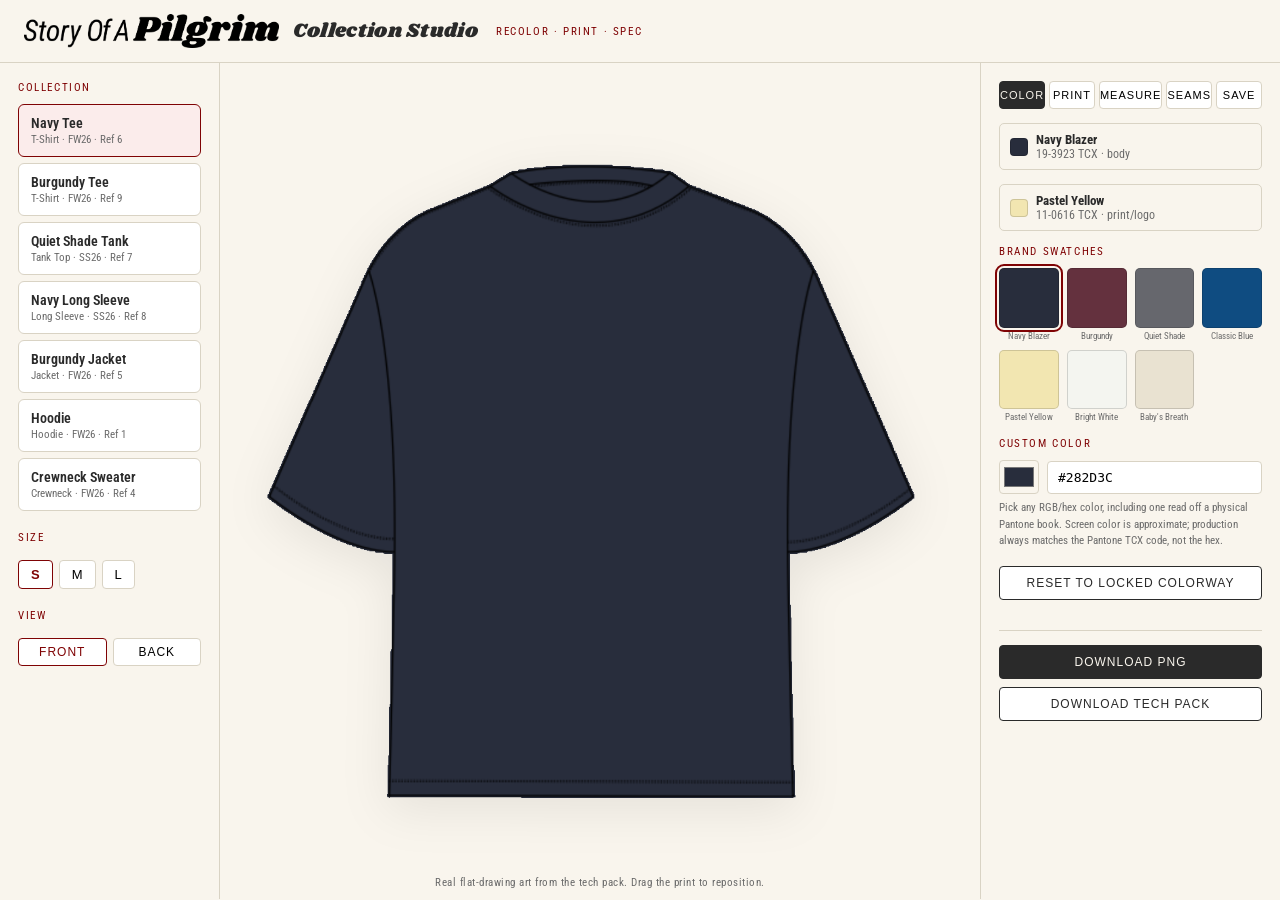
==== index.html @ abe7fb4a "Initial commit: Collection Studio Co-Authored-By: Claude Opus 4.8 <noreply@anthropic.com>" ====
<!DOCTYPE html>
<html lang="en">
<head>
<meta charset="UTF-8">
<meta name="viewport" content="width=device-width, initial-scale=1.0">
<title>SOAP Collection Studio</title>
<link rel="preconnect" href="https://fonts.googleapis.com">
<link href="https://fonts.googleapis.com/css2?family=Roboto+Condensed:ital,wght@0,400;0,600;0,700;1,400&family=Shrikhand&display=swap" rel="stylesheet">
<link rel="stylesheet" href="style.css">
</head>
<body>

<header class="topbar">
  <img src="assets/logo.png" alt="Story Of A Pilgrim">
  <h1>Collection Studio</h1>
  <span class="tag">Recolor &middot; Print &middot; Spec</span>
</header>

<div class="layout">

  <div class="panel left">
    <div class="section-title">Collection</div>
    <ul class="garment-list" id="garmentList"></ul>

    <div class="section-title" style="margin-top:20px;">Size</div>
    <div class="size-row" id="sizeRow"></div>

    <div class="section-title" style="margin-top:20px;">View</div>
    <div class="view-toggle" id="viewToggle"></div>
  </div>

  <div class="stage-wrap">
    <canvas id="stageCanvas"></canvas>
    <div class="stage-caption">Real flat-drawing art from the tech pack. Drag the print to reposition.</div>
  </div>

  <div class="panel right">
    <div class="tabs">
      <button class="tab-btn active" data-tab="color">Color</button>
      <button class="tab-btn" data-tab="print">Print</button>
      <button class="tab-btn" data-tab="measure">Measure</button>
      <button class="tab-btn" data-tab="seams">Seams</button>
      <button class="tab-btn" data-tab="save">Save</button>
    </div>

    <div class="tab-panel active" id="tab-color">
      <div class="colorway-chip" id="colorwayChip"></div>
      <div id="printColorwayChips"></div>
      <div class="section-title">Brand swatches</div>
      <div class="swatch-grid" id="swatchGrid"></div>
      <div class="section-title">Custom color</div>
      <div class="color-input-row">
        <input type="color" id="colorPicker">
        <input type="text" id="colorHex" maxlength="7" spellcheck="false">
      </div>
      <p class="hint">Pick any RGB/hex color, including one read off a physical Pantone book. Screen color is approximate; production always matches the Pantone TCX code, not the hex.</p>
      <button class="btn secondary" id="resetColorBtn">Reset to locked colorway</button>
    </div>

    <div class="tab-panel" id="tab-print">
      <p class="hint">Upload artwork or add the SOAP wordmark. Works independently on front and back: use the View toggle on the left to switch sides, artwork you add stays on whichever side was active. Click a layer to select it, drag on the garment to reposition.</p>
      <label class="btn" for="printUpload">Add artwork</label>
      <input type="file" id="printUpload" accept="image/*" multiple>
      <button class="btn secondary" id="useLogoBtn">Add SOAP logo</button>

      <div class="section-title" id="layersHeading" style="margin-top:18px;">Layers</div>
      <p class="hint" id="layerEmpty">No artwork added yet.</p>
      <ul class="layer-list" id="layerList"></ul>

      <div id="printControls" style="display:none;">
        <div class="section-title">Print method</div>
        <div class="method-toggle" id="methodToggle">
          <button type="button" data-method="embroidery">Embroidery</button>
          <button type="button" data-method="screen">Screen Printing</button>
        </div>

        <div class="section-title">Print color</div>
        <div class="swatch-grid" id="printSwatchGrid"></div>
        <div class="color-input-row">
          <input type="color" id="printColorPicker">
          <input type="text" id="printColorHex" maxlength="7" spellcheck="false" placeholder="original colors">
        </div>
        <button class="btn secondary" id="resetPrintColorBtn">Use original colors</button>

        <div class="slider-row" style="margin-top:16px;">
          <label><span>Scale</span><span id="printScaleVal"></span></label>
          <input type="range" id="printScale" min="0.2" max="2.5" step="0.01">
        </div>
        <div class="slider-row">
          <label><span>Rotation</span><span id="printRotationVal"></span></label>
          <input type="range" id="printRotation" min="-180" max="180" step="1">
        </div>
        <div class="slider-row">
          <label><span>Opacity</span><span id="printOpacityVal"></span></label>
          <input type="range" id="printOpacity" min="0.1" max="1" step="0.01">
        </div>
        <p class="hint" id="printPlacementInfo" style="margin:0 0 12px;"></p>
        <button class="btn danger" id="removePrintBtn">Remove layer</button>
      </div>
    </div>

    <div class="tab-panel" id="tab-measure">
      <div class="section-title">Date</div>
      <div class="color-input-row">
        <input type="date" id="dateInput">
      </div>
      <p class="hint">Defaults to today. Edit it if the tech pack needs to carry a different date.</p>

      <div class="section-title">Reference number</div>
      <div class="color-input-row">
        <input type="text" id="refNoInput" placeholder="e.g. 1">
      </div>
      <p class="hint">Defaults to this garment's locked collection ref. Edit it to identify this specific custom variant on the tech pack header.</p>

      <div class="section-title">Fabric</div>
      <div class="color-input-row">
        <select id="fabricInput"></select>
        <input type="number" id="gsmInput" min="0" step="1" placeholder="GSM, e.g. 500">
      </div>
      <p class="hint">Fabric construction and grams per square metre. Both print on the tech pack's header block once downloaded.</p>

      <div class="section-title">Wash / finish</div>
      <div class="color-input-row">
        <select id="washInput"></select>
      </div>
      <p class="hint">Garment wash / dye finish. Prints in the tech pack header. "Raw" means no wash.</p>

      <div class="section-title">Point of measure (cm)</div>
      <div id="measureTable"></div>
      <div class="pom-note" id="measureNote"></div>
    </div>

    <div class="tab-panel" id="tab-seams">
      <p class="hint">Pick the seam finish for each construction point. Each one prints on the tech pack's Seam Finish page: a photo reference plus a callout arrow to that part of the flat drawing.</p>
      <div id="seamList"></div>
    </div>

    <div class="tab-panel" id="tab-save">
      <p class="hint">Save this color + print setup under a name so you can reopen or re-export it later. Saved on this computer only.</p>
      <div class="color-input-row">
        <input type="text" id="designNameInput" placeholder="Design name" style="flex:1;">
      </div>
      <button class="btn" id="saveDesignBtn">Save current design</button>

      <div class="section-title" style="margin-top:20px;">Saved designs</div>
      <p class="hint" id="designEmpty">No saved designs yet.</p>
      <ul class="layer-list" id="designList"></ul>
    </div>

    <div style="margin-top:22px; border-top:1px solid var(--hairline); padding-top:14px;">
      <button class="btn" id="downloadBtn">Download PNG</button>
      <button class="btn secondary" id="downloadTechpackBtn">Download Tech Pack</button>
      <p class="hint" id="techpackStatus" style="margin-top:8px;"></p>
    </div>
  </div>

</div>

<script src="data.js"></script>
<script src="app.js"></script>
</body>
</html>
---- style.css ----
:root {
  --cream: #f9f5ed;
  --ink: #2a2a2a;
  --charcoal: #6b6b6b;
  --midgrey: #aaaaaa;
  --hairline: #d9d3c4;
  --signal: #7f0304;
  --panel: #ffffff;
}

* { box-sizing: border-box; }

html, body {
  margin: 0;
  padding: 0;
  background: var(--cream);
  color: var(--ink);
  font-family: 'Roboto Condensed', 'Helvetica Neue', Arial, sans-serif;
}

header.topbar {
  display: flex;
  align-items: center;
  gap: 14px;
  padding: 14px 24px;
  border-bottom: 1px solid var(--hairline);
  background: var(--cream);
}

header.topbar img { height: 34px; width: auto; }

header.topbar h1 {
  font-family: 'Shrikhand', cursive;
  font-size: 20px;
  font-weight: 400;
  margin: 0;
  letter-spacing: 0.3px;
}

header.topbar .tag {
  font-size: 11px;
  letter-spacing: 1.6px;
  text-transform: uppercase;
  color: var(--signal);
  margin-left: 4px;
}

.layout {
  display: grid;
  grid-template-columns: 220px minmax(320px, 1fr) 300px;
  gap: 0;
  min-height: calc(100vh - 64px);
}

@media (max-width: 860px) {
  .layout { grid-template-columns: 1fr; }
  .panel.left, .panel.right { border: none; border-bottom: 1px solid var(--hairline); }
}

.panel {
  padding: 18px;
  overflow-y: auto;
}

.panel.left { border-right: 1px solid var(--hairline); }
.panel.right { border-left: 1px solid var(--hairline); }

.section-title {
  font-size: 10.5px;
  letter-spacing: 1.6px;
  text-transform: uppercase;
  color: var(--signal);
  margin: 0 0 10px;
}

.garment-list { list-style: none; margin: 0; padding: 0; display: flex; flex-direction: column; gap: 6px; }

.garment-item {
  border: 1px solid var(--hairline);
  background: var(--panel);
  border-radius: 6px;
  padding: 10px 12px;
  cursor: pointer;
  transition: border-color 0.15s ease;
}

.garment-item:hover { border-color: var(--signal); }
.garment-item.active { border-color: var(--signal); background: #fbeceb; }

.garment-item .name { font-weight: 600; font-size: 14px; }
.garment-item .meta { font-size: 11px; color: var(--charcoal); margin-top: 2px; }

.size-row { display: flex; gap: 6px; margin-top: 16px; flex-wrap: wrap; }

.size-btn {
  border: 1px solid var(--hairline);
  background: var(--panel);
  border-radius: 4px;
  padding: 6px 12px;
  font-size: 13px;
  cursor: pointer;
}
.size-btn.active { border-color: var(--signal); color: var(--signal); font-weight: 700; }
.size-btn:disabled { opacity: 0.35; cursor: not-allowed; }

.view-toggle { display: flex; gap: 6px; margin-top: 16px; }
.view-toggle button {
  flex: 1;
  border: 1px solid var(--hairline);
  background: var(--panel);
  border-radius: 4px;
  padding: 6px 0;
  font-size: 12px;
  cursor: pointer;
  text-transform: uppercase;
  letter-spacing: 1px;
}
.view-toggle button.active { border-color: var(--signal); color: var(--signal); }

.stage-wrap {
  display: flex;
  align-items: center;
  justify-content: center;
  padding: 24px;
  position: relative;
}

#stageCanvas {
  max-width: 100%;
  max-height: 76vh;
  width: auto;
  height: auto;
  filter: drop-shadow(0 12px 24px rgba(0,0,0,0.08));
}

#stageCanvas.dragging { cursor: grabbing !important; }

.stage-caption {
  position: absolute;
  bottom: 10px;
  left: 0;
  right: 0;
  text-align: center;
  font-size: 11px;
  color: var(--charcoal);
  letter-spacing: 0.5px;
}

.tabs { display: flex; gap: 4px; margin-bottom: 14px; }
.tab-btn {
  flex: 1;
  border: 1px solid var(--hairline);
  background: var(--panel);
  padding: 7px 0;
  font-size: 11px;
  letter-spacing: 1px;
  text-transform: uppercase;
  cursor: pointer;
  border-radius: 4px;
}
.tab-btn.active { background: var(--ink); color: var(--cream); border-color: var(--ink); }

.tab-panel { display: none; }
.tab-panel.active { display: block; }

.swatch-grid { display: grid; grid-template-columns: repeat(4, 1fr); gap: 8px; margin-bottom: 14px; }
.swatch {
  aspect-ratio: 1;
  border-radius: 5px;
  border: 1px solid rgba(0,0,0,0.15);
  cursor: pointer;
  position: relative;
}
.swatch.active { outline: 2px solid var(--signal); outline-offset: 2px; }
.swatch-label {
  font-size: 9px;
  text-align: center;
  margin-top: 3px;
  color: var(--charcoal);
  line-height: 1.2;
}

.color-input-row { display: flex; gap: 8px; align-items: center; margin-bottom: 6px; }
.color-input-row input[type="color"] {
  width: 40px; height: 34px; border: 1px solid var(--hairline); border-radius: 4px; padding: 2px; cursor: pointer; background: none;
}
.color-input-row input[type="text"] {
  flex: 1; padding: 8px 10px; border: 1px solid var(--hairline); border-radius: 4px; font-size: 13px; font-family: monospace;
}
.color-input-row input[type="number"] {
  width: 100px; padding: 8px 10px; border: 1px solid var(--hairline); border-radius: 4px; font-size: 13px; font-family: monospace;
}
.color-input-row select {
  flex: 1; padding: 8px 10px; border: 1px solid var(--hairline); border-radius: 4px; font-size: 13px; background: var(--panel); color: inherit; cursor: pointer;
}

.hint { font-size: 11px; color: var(--charcoal); line-height: 1.5; margin: 6px 0 16px; }

/* Seams tab */
#seamList { display: flex; flex-direction: column; gap: 8px; }
.seam-row {
  display: flex;
  align-items: center;
  gap: 10px;
  border: 1px solid var(--hairline);
  background: var(--panel);
  border-radius: 6px;
  padding: 8px;
}
.seam-thumb {
  width: 54px; height: 54px;
  flex: none;
  object-fit: cover;
  border-radius: 4px;
  border: 1px solid var(--hairline);
}
.seam-body { flex: 1; min-width: 0; }
.seam-head { display: flex; align-items: center; justify-content: space-between; gap: 8px; margin-bottom: 4px; }
.seam-part {
  font-size: 11px; font-weight: 700; letter-spacing: .04em;
  text-transform: uppercase; color: var(--signal);
}
.seam-select {
  width: 100%; padding: 6px 8px; border: 1px solid var(--hairline);
  border-radius: 4px; font-size: 13px; background: var(--panel); color: inherit; cursor: pointer;
}
.seam-desc { font-size: 11px; color: var(--charcoal); line-height: 1.4; margin-top: 4px; }

/* On/off toggle */
.seam-toggle { flex: none; cursor: pointer; }
.seam-toggle input { position: absolute; opacity: 0; width: 0; height: 0; }
.seam-track {
  display: block; width: 30px; height: 17px; border-radius: 999px;
  background: var(--hairline); position: relative; transition: background .15s;
}
.seam-track::after {
  content: ''; position: absolute; top: 2px; left: 2px; width: 13px; height: 13px;
  border-radius: 50%; background: #fff; transition: transform .15s;
}
.seam-toggle input:checked + .seam-track { background: var(--signal); }
.seam-toggle input:checked + .seam-track::after { transform: translateX(13px); }
.seam-row.off { opacity: .55; }
.seam-row.off .seam-thumb { filter: grayscale(1); }

.layer-list { list-style: none; margin: 0 0 16px; padding: 0; display: flex; flex-direction: column; gap: 6px; }
.layer-row {
  display: flex;
  align-items: center;
  gap: 8px;
  border: 1px solid var(--hairline);
  background: var(--panel);
  border-radius: 5px;
  padding: 6px 8px;
  cursor: pointer;
}
.layer-row.active { border-color: var(--signal); background: #fbeceb; }
.layer-thumb {
  width: 30px; height: 30px; object-fit: contain; border-radius: 3px;
  background: repeating-conic-gradient(#e9e2d1 0% 25%, transparent 0% 50%) 50% / 10px 10px;
  flex: none;
}
.layer-name { flex: 1; font-size: 12.5px; overflow: hidden; text-overflow: ellipsis; white-space: nowrap; }
.layer-del {
  flex: none;
  border: none;
  background: none;
  color: var(--charcoal);
  font-size: 16px;
  line-height: 1;
  cursor: pointer;
  padding: 2px 4px;
}
.layer-del:hover { color: var(--signal); }

.design-row {
  display: flex;
  align-items: center;
  gap: 8px;
  border: 1px solid var(--hairline);
  background: var(--panel);
  border-radius: 5px;
  padding: 8px 10px;
}
.design-info { flex: 1; min-width: 0; }
.design-name { font-size: 12.5px; font-weight: 600; overflow: hidden; text-overflow: ellipsis; white-space: nowrap; }
.design-meta { font-size: 10.5px; color: var(--charcoal); margin-top: 1px; }
.design-actions { display: flex; gap: 4px; flex: none; }
.design-load, .design-del {
  border: 1px solid var(--hairline);
  background: var(--panel);
  border-radius: 4px;
  font-size: 10.5px;
  letter-spacing: 0.4px;
  text-transform: uppercase;
  padding: 5px 8px;
  cursor: pointer;
}
.design-load:hover { border-color: var(--ink); }
.design-del:hover { border-color: var(--signal); color: var(--signal); }

.btn {
  display: inline-block;
  width: 100%;
  text-align: center;
  padding: 9px 0;
  border-radius: 4px;
  border: 1px solid var(--ink);
  background: var(--ink);
  color: var(--cream);
  font-size: 12px;
  letter-spacing: 1px;
  text-transform: uppercase;
  cursor: pointer;
  margin-bottom: 8px;
}
.btn.secondary { background: var(--panel); color: var(--ink); }
.btn.danger { background: var(--panel); color: var(--signal); border-color: var(--signal); }

input[type="file"] { display: none; }

.method-toggle { display: flex; gap: 6px; margin-bottom: 16px; }
.method-toggle button {
  flex: 1;
  border: 1px solid var(--hairline);
  background: var(--panel);
  border-radius: 4px;
  padding: 7px 0;
  font-size: 11px;
  letter-spacing: 0.5px;
  text-transform: uppercase;
  cursor: pointer;
}
.method-toggle button.active { border-color: var(--signal); color: var(--signal); font-weight: 700; }

.layer-method {
  flex: none;
  font-size: 9px;
  letter-spacing: 0.4px;
  color: var(--charcoal);
  border: 1px solid var(--hairline);
  border-radius: 3px;
  padding: 1px 5px;
}

.slider-row { margin-bottom: 12px; }
.slider-row label { display: flex; justify-content: space-between; font-size: 11px; color: var(--charcoal); margin-bottom: 4px; text-transform: uppercase; letter-spacing: 0.6px; }
.slider-row input[type="range"] { width: 100%; }

table.pom {
  width: 100%;
  border-collapse: collapse;
  font-size: 11.5px;
}
table.pom th, table.pom td {
  border-bottom: 1px solid var(--hairline);
  padding: 5px 4px;
  text-align: left;
}
table.pom th { color: var(--charcoal); font-weight: 600; text-transform: uppercase; font-size: 10px; letter-spacing: 0.5px; }
table.pom td.num { text-align: center; font-variant-numeric: tabular-nums; }

.pom-note {
  margin-top: 10px;
  font-size: 11px;
  color: var(--signal);
  font-style: italic;
  line-height: 1.5;
}

.colorway-chip {
  display: flex;
  align-items: center;
  gap: 8px;
  padding: 8px 10px;
  border: 1px solid var(--hairline);
  border-radius: 5px;
  margin-bottom: 14px;
  font-size: 11.5px;
}
.colorway-chip .dot { width: 18px; height: 18px; border-radius: 4px; border: 1px solid rgba(0,0,0,0.15); flex: none; }
.colorway-chip .txt { color: var(--charcoal); }
.colorway-chip .txt b { color: var(--ink); display: block; font-size: 12.5px; }
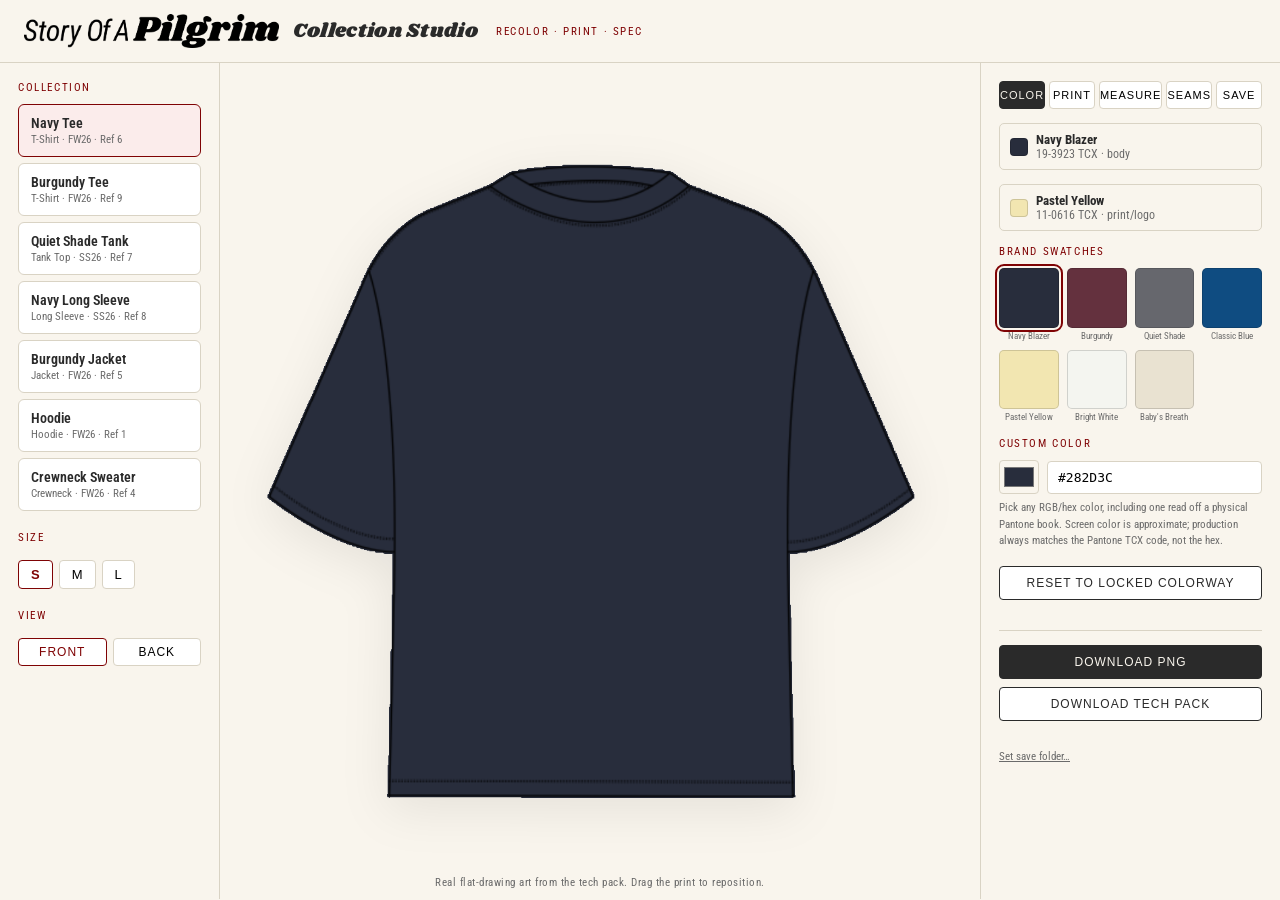
==== commit dc082d83: "Save tech packs into assets/techpack on download - backend: also file each export into the project t" ====
--- a/index.html
+++ b/index.html
@@ -151,6 +151,7 @@
       <button class="btn" id="downloadBtn">Download PNG</button>
       <button class="btn secondary" id="downloadTechpackBtn">Download Tech Pack</button>
       <p class="hint" id="techpackStatus" style="margin-top:8px;"></p>
+      <button type="button" id="techpackFolderBtn" class="linklike" style="display:none;">Change save folder…</button>
     </div>
   </div>
 
--- a/style.css
+++ b/style.css
@@ -195,6 +195,8 @@
 }
 
 .hint { font-size: 11px; color: var(--charcoal); line-height: 1.5; margin: 6px 0 16px; }
+.linklike { background: none; border: none; padding: 0; font-size: 11px; color: var(--charcoal); text-decoration: underline; cursor: pointer; font-family: inherit; }
+.linklike:hover { color: var(--ink); }
 
 /* Seams tab */
 #seamList { display: flex; flex-direction: column; gap: 8px; }
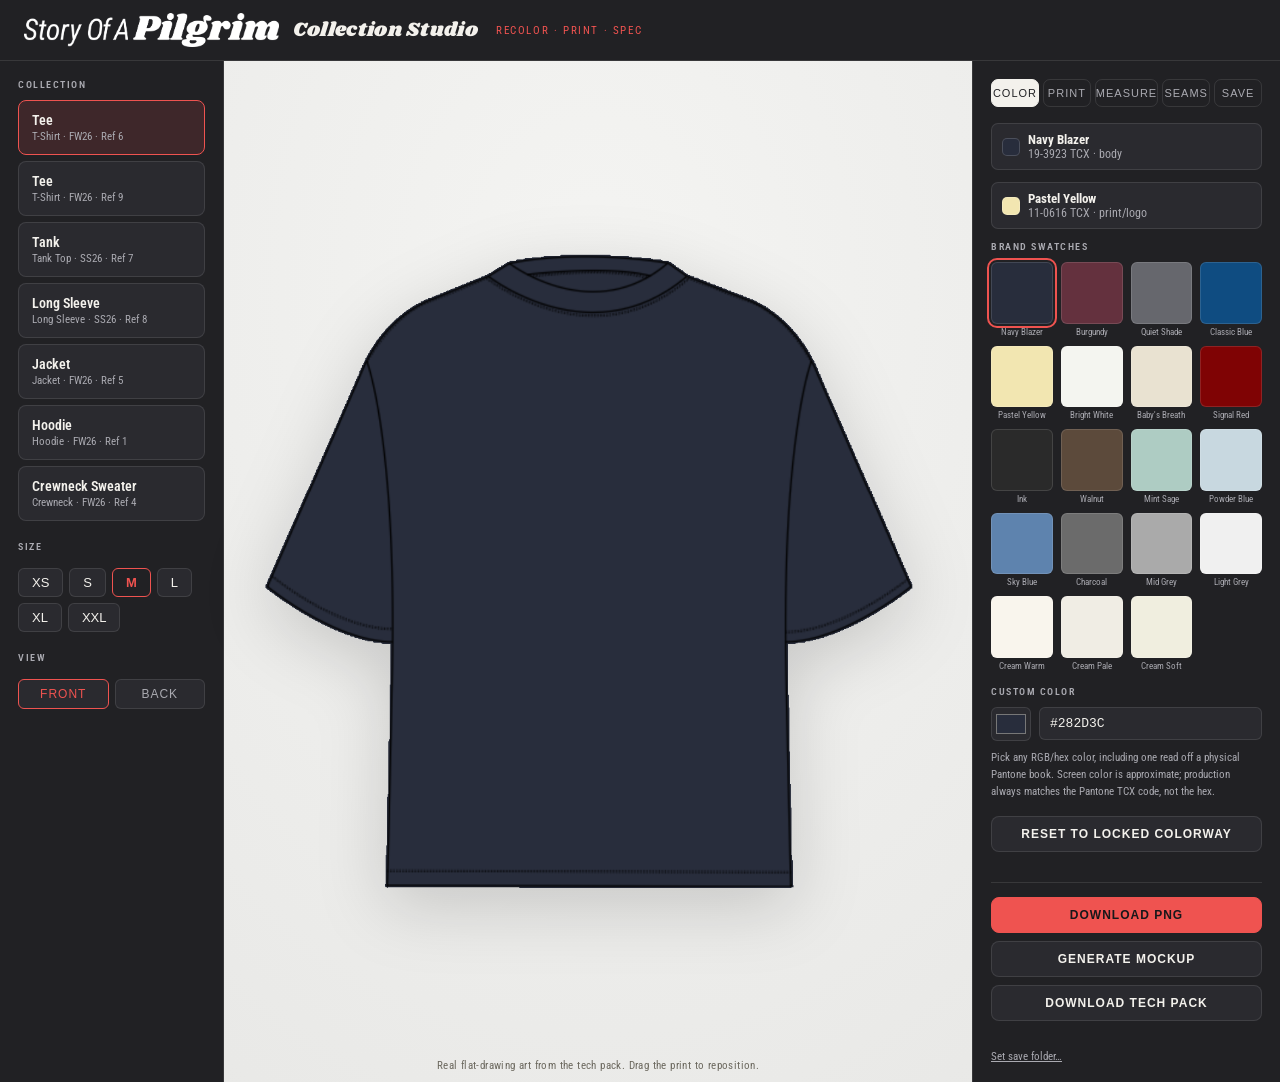
==== commit a4a697bb: "fix(mockup): render the garment's colourway instead of always white The mockup ignored the body colo" ====
--- a/index.html
+++ b/index.html
@@ -6,7 +6,7 @@
 <title>SOAP Collection Studio</title>
 <link rel="preconnect" href="https://fonts.googleapis.com">
 <link href="https://fonts.googleapis.com/css2?family=Roboto+Condensed:ital,wght@0,400;0,600;0,700;1,400&family=Shrikhand&display=swap" rel="stylesheet">
-<link rel="stylesheet" href="style.css">
+<link rel="stylesheet" href="style-dark.css">
 </head>
 <body>
 
@@ -63,11 +63,34 @@
       <input type="file" id="printUpload" accept="image/*" multiple>
       <button class="btn secondary" id="useLogoBtn">Add SOAP logo</button>
 
+      <div class="section-title" style="margin-top:18px;">Add text</div>
+      <div class="color-input-row">
+        <input type="text" id="printTextInput" placeholder="Type text to print…" maxlength="80" spellcheck="false" style="flex:1; font-family:inherit;">
+      </div>
+      <div class="color-input-row" style="margin-bottom:4px;">
+        <select id="printFontSelect" style="flex:1;"></select>
+        <button type="button" class="btn" id="addTextBtn" style="width:auto; margin:0; white-space:nowrap; padding:9px 14px;">Add</button>
+      </div>
+      <p class="hint">Pick a font, type your text, hit Add. It drops on as a print layer you can recolor, scale, rotate and place like artwork.</p>
+
       <div class="section-title" id="layersHeading" style="margin-top:18px;">Layers</div>
       <p class="hint" id="layerEmpty">No artwork added yet.</p>
       <ul class="layer-list" id="layerList"></ul>
 
       <div id="printControls" style="display:none;">
+        <div id="textEditGroup" style="display:none;">
+          <div class="section-title">Text</div>
+          <div class="color-input-row">
+            <input type="text" id="editTextInput" placeholder="Edit text…" maxlength="80" spellcheck="false" style="flex:1; font-family:inherit;">
+          </div>
+          <div class="color-input-row">
+            <select id="editFontSelect" style="flex:1;"></select>
+          </div>
+          <div class="color-input-row" style="margin-bottom:14px; align-items:center;">
+            <select id="editWeightSelect" style="flex:1;"></select>
+            <label class="italic-toggle"><input type="checkbox" id="editItalic"><span>Italic</span></label>
+          </div>
+        </div>
         <div class="section-title">Print method</div>
         <div class="method-toggle" id="methodToggle">
           <button type="button" data-method="embroidery">Embroidery</button>
@@ -149,6 +172,7 @@
 
     <div style="margin-top:22px; border-top:1px solid var(--hairline); padding-top:14px;">
       <button class="btn" id="downloadBtn">Download PNG</button>
+      <button class="btn secondary" id="mockupBtn">Generate Mockup</button>
       <button class="btn secondary" id="downloadTechpackBtn">Download Tech Pack</button>
       <p class="hint" id="techpackStatus" style="margin-top:8px;"></p>
       <button type="button" id="techpackFolderBtn" class="linklike" style="display:none;">Change save folder…</button>
--- a/style-dark.css
+++ b/style-dark.css
@@ -0,0 +1,428 @@
+/* =========================================================================
+   Collection Studio — Direction A: Dark Studio Chrome (PREVIEW)
+   Non-destructive alternate theme. Loaded only by index-a.html.
+   Same markup + JS as the live app; this file restyles it end to end.
+   Logo stays untouched on a light topbar; side panels are dark tool chrome;
+   the garment sits on a neutral light stage so its color reads true.
+   ========================================================================= */
+
+:root {
+  color-scheme: dark;
+
+  /* dark tool chrome */
+  --chrome-1: #212124;   /* panel background */
+  --chrome-2: #2a2a2f;   /* raised: items, inputs, cards */
+  --chrome-3: #34343b;   /* hover */
+  --line:        rgba(255,255,255,.10);
+  --line-strong: rgba(255,255,255,.17);
+  --hairline:    rgba(255,255,255,.10); /* back-compat for inline var() in markup */
+
+  /* light surfaces */
+  --header: #f0eee9;
+  --header-line: #dcd7cd;
+  --stage-hi: #f4f4f2;
+  --stage-lo: #e4e4e2;
+
+  /* ink */
+  --ink:   #f3f1ec;   /* primary text on dark */
+  --muted: #aaaab1;   /* secondary text on dark (>=4.5:1) */
+  --faint: #85858c;   /* tertiary on dark */
+  --ink-dark:   #20201e; /* text on light surfaces */
+  --muted-dark: #6c695f; /* secondary text on light */
+
+  /* accent — one red, lifted from the brand oxblood for dark-mode contrast */
+  --signal:        #ef5350; /* JS reads var(--signal) for error status text */
+  --signal-strong: #ff6a63;
+  --signal-deep:   #7f0304; /* true brand oxblood, for use on LIGHT surfaces */
+  --on-signal:     #17171a; /* text on an accent fill */
+  --signal-tint:   rgba(239,83,80,.14);
+
+  --radius: 8px;
+}
+
+* { box-sizing: border-box; }
+
+html, body {
+  margin: 0;
+  padding: 0;
+  background: var(--chrome-1);
+  color: var(--ink);
+  font-family: 'Roboto Condensed', 'Helvetica Neue', Arial, sans-serif;
+  -webkit-font-smoothing: antialiased;
+}
+
+/* ---------- Topbar (dark, matches the side panels) ----------
+   Logo is the black wordmark reversed to white via invert (approved as the
+   reversed variant for the dark UI — the original file is never modified). */
+header.topbar {
+  display: flex;
+  align-items: center;
+  gap: 14px;
+  padding: 13px 24px;
+  background: var(--chrome-1);
+  border-bottom: 1px solid var(--line);
+}
+header.topbar img { height: 34px; width: auto; filter: invert(1); }
+header.topbar h1 {
+  font-family: 'Shrikhand', cursive;
+  font-size: 20px;
+  font-weight: 400;
+  margin: 0;
+  letter-spacing: 0.3px;
+  color: var(--ink);
+}
+header.topbar .tag {
+  font-size: 11px;
+  letter-spacing: 1.6px;
+  text-transform: uppercase;
+  color: var(--signal);
+  margin-left: 4px;
+}
+
+/* ---------- Layout ---------- */
+.layout {
+  display: grid;
+  grid-template-columns: 224px minmax(320px, 1fr) 308px;
+  gap: 0;
+  min-height: calc(100vh - 63px);
+}
+
+@media (max-width: 860px) {
+  .layout { grid-template-columns: 1fr; }
+  .panel.left, .panel.right { border: none; border-bottom: 1px solid var(--line); }
+}
+
+/* Topbar wraps gracefully on narrow screens so the wordmark never clips */
+@media (max-width: 560px) {
+  header.topbar { flex-wrap: wrap; gap: 6px 12px; padding: 12px 16px; }
+  header.topbar img { height: 26px; }
+  header.topbar h1 { font-size: 17px; }
+  header.topbar .tag { flex-basis: 100%; margin-left: 0; }
+}
+
+.panel {
+  padding: 18px;
+  overflow-y: auto;
+  background: var(--chrome-1);
+}
+.panel.left  { border-right: 1px solid var(--line); }
+.panel.right { border-left: 1px solid var(--line); }
+
+.section-title {
+  font-size: 10px;
+  letter-spacing: 1.5px;
+  text-transform: uppercase;
+  color: var(--muted);
+  font-weight: 600;
+  margin: 0 0 10px;
+}
+
+/* ---------- Garment list ---------- */
+.garment-list { list-style: none; margin: 0; padding: 0; display: flex; flex-direction: column; gap: 6px; }
+
+.garment-item {
+  border: 1px solid var(--line);
+  background: var(--chrome-2);
+  border-radius: var(--radius);
+  padding: 11px 13px;
+  cursor: pointer;
+  transition: border-color .15s ease, background .15s ease, transform .08s ease;
+}
+.garment-item:hover { border-color: var(--line-strong); background: var(--chrome-3); }
+.garment-item:active { transform: translateY(1px); }
+.garment-item.active { border-color: var(--signal); background: var(--signal-tint); }
+.garment-item .name { font-weight: 600; font-size: 14px; color: var(--ink); }
+.garment-item .meta { font-size: 11px; color: var(--muted); margin-top: 2px; }
+
+/* ---------- Size + view ---------- */
+.size-row { display: flex; gap: 6px; margin-top: 16px; flex-wrap: wrap; }
+.size-btn {
+  border: 1px solid var(--line);
+  background: var(--chrome-2);
+  color: var(--ink);
+  border-radius: 6px;
+  padding: 6px 13px;
+  font-size: 13px;
+  cursor: pointer;
+  transition: border-color .15s ease, color .15s ease;
+}
+.size-btn:hover { border-color: var(--line-strong); }
+.size-btn.active { border-color: var(--signal); color: var(--signal); background: transparent; font-weight: 700; }
+.size-btn:disabled { opacity: 0.3; cursor: not-allowed; }
+
+.view-toggle { display: flex; gap: 6px; margin-top: 16px; }
+.view-toggle button {
+  flex: 1;
+  border: 1px solid var(--line);
+  background: var(--chrome-2);
+  color: var(--muted);
+  border-radius: 6px;
+  padding: 7px 0;
+  font-size: 12px;
+  cursor: pointer;
+  text-transform: uppercase;
+  letter-spacing: 1px;
+  transition: border-color .15s ease, color .15s ease;
+}
+.view-toggle button:hover { color: var(--ink); border-color: var(--line-strong); }
+.view-toggle button.active { border-color: var(--signal); color: var(--signal); }
+
+/* ---------- Stage (light neutral, true color) ---------- */
+.stage-wrap {
+  display: flex;
+  align-items: center;
+  justify-content: center;
+  padding: 24px;
+  position: relative;
+  background: radial-gradient(135% 130% at 50% 22%, var(--stage-hi), var(--stage-lo));
+}
+#stageCanvas {
+  max-width: 100%;
+  max-height: 76vh;
+  width: auto;
+  height: auto;
+  filter: drop-shadow(0 18px 34px rgba(0,0,0,0.16));
+}
+#stageCanvas.dragging { cursor: grabbing !important; }
+.stage-caption {
+  position: absolute;
+  bottom: 10px;
+  left: 0;
+  right: 0;
+  text-align: center;
+  font-size: 11px;
+  color: var(--muted-dark);
+  letter-spacing: 0.4px;
+}
+
+/* ---------- Tabs ---------- */
+.tabs { display: flex; gap: 4px; margin-bottom: 16px; }
+.tab-btn {
+  flex: 1;
+  border: 1px solid var(--line);
+  background: transparent;
+  color: var(--muted);
+  padding: 7px 0;
+  font-size: 11px;
+  letter-spacing: 1px;
+  text-transform: uppercase;
+  cursor: pointer;
+  border-radius: 7px;
+  transition: color .15s ease, border-color .15s ease, background .15s ease;
+}
+.tab-btn:hover { color: var(--ink); border-color: var(--line-strong); }
+.tab-btn.active { background: var(--ink); color: var(--chrome-1); border-color: var(--ink); }
+
+.tab-panel { display: none; }
+.tab-panel.active {
+  display: block;
+  animation: fadeSlide .22s cubic-bezier(.2,.7,.2,1);
+}
+@keyframes fadeSlide {
+  from { opacity: 0; transform: translateY(6px); }
+  to   { opacity: 1; transform: none; }
+}
+
+/* ---------- Swatches ---------- */
+.swatch-grid { display: grid; grid-template-columns: repeat(4, 1fr); gap: 8px; margin-bottom: 14px; }
+.swatch {
+  aspect-ratio: 1;
+  border-radius: 6px;
+  box-shadow: inset 0 0 0 1px rgba(255,255,255,0.12);
+  cursor: pointer;
+  position: relative;
+  transition: transform .1s ease;
+}
+.swatch:hover { transform: scale(1.05); }
+.swatch.active { outline: 2px solid var(--signal); outline-offset: 2px; }
+.swatch-label {
+  font-size: 9px;
+  text-align: center;
+  margin-top: 3px;
+  color: var(--muted);
+  line-height: 1.2;
+}
+
+/* ---------- Inputs ---------- */
+.color-input-row { display: flex; gap: 8px; align-items: center; margin-bottom: 8px; }
+.color-input-row input[type="color"] {
+  width: 40px; height: 34px; border: 1px solid var(--line); border-radius: 6px; padding: 2px; cursor: pointer; background: var(--chrome-2);
+}
+.color-input-row input[type="text"],
+.color-input-row input[type="number"] {
+  padding: 8px 10px; border: 1px solid var(--line); border-radius: 6px; font-size: 13px;
+  font-family: 'SFMono-Regular', ui-monospace, monospace; background: var(--chrome-2); color: var(--ink);
+}
+.color-input-row input[type="text"] { flex: 1; }
+.color-input-row input[type="number"] { width: 108px; }
+.color-input-row input[type="date"] {
+  flex: 1; padding: 8px 10px; border: 1px solid var(--line); border-radius: 6px; font-size: 13px;
+  background: var(--chrome-2); color: var(--ink); font-family: inherit;
+}
+.color-input-row select {
+  flex: 1; padding: 8px 10px; border: 1px solid var(--line); border-radius: 6px; font-size: 13px;
+  background: var(--chrome-2); color: var(--ink); cursor: pointer;
+}
+input:focus-visible, select:focus-visible, textarea:focus-visible {
+  outline: none; border-color: var(--signal); box-shadow: 0 0 0 3px var(--signal-tint);
+}
+::placeholder { color: var(--faint); opacity: 1; }
+
+.hint { font-size: 11px; color: var(--muted); line-height: 1.55; margin: 6px 0 16px; }
+.linklike { background: none; border: none; padding: 0; font-size: 11px; color: var(--muted); text-decoration: underline; cursor: pointer; font-family: inherit; }
+.linklike:hover { color: var(--ink); }
+
+/* ---------- Seams ---------- */
+#seamList { display: flex; flex-direction: column; gap: 8px; }
+.seam-row {
+  display: flex; align-items: center; gap: 10px;
+  border: 1px solid var(--line); background: var(--chrome-2);
+  border-radius: var(--radius); padding: 8px;
+}
+.seam-thumb {
+  width: 54px; height: 54px; flex: none;
+  object-fit: cover; border-radius: 5px; border: 1px solid var(--line);
+}
+.seam-body { flex: 1; min-width: 0; }
+.seam-head { display: flex; align-items: center; justify-content: space-between; gap: 8px; margin-bottom: 4px; }
+.seam-part { font-size: 11px; font-weight: 700; letter-spacing: .04em; text-transform: uppercase; color: var(--ink); }
+.seam-select {
+  width: 100%; padding: 6px 8px; border: 1px solid var(--line);
+  border-radius: 6px; font-size: 13px; background: var(--chrome-1); color: var(--ink); cursor: pointer;
+}
+.seam-desc { font-size: 11px; color: var(--muted); line-height: 1.4; margin-top: 4px; }
+
+.seam-toggle { flex: none; cursor: pointer; position: relative; }
+.seam-toggle input { position: absolute; opacity: 0; width: 0; height: 0; }
+.seam-track {
+  display: block; width: 30px; height: 17px; border-radius: 999px;
+  background: var(--chrome-3); position: relative; transition: background .15s;
+}
+.seam-track::after {
+  content: ''; position: absolute; top: 2px; left: 2px; width: 13px; height: 13px;
+  border-radius: 50%; background: #fff; transition: transform .15s;
+}
+.seam-toggle input:checked + .seam-track { background: var(--signal); }
+.seam-toggle input:checked + .seam-track::after { transform: translateX(13px); }
+.seam-toggle input:focus-visible + .seam-track { box-shadow: 0 0 0 3px var(--signal-tint); }
+.seam-row.off { opacity: .55; }
+.seam-row.off .seam-thumb { filter: grayscale(1); }
+
+/* ---------- Print layers ---------- */
+.layer-list { list-style: none; margin: 0 0 16px; padding: 0; display: flex; flex-direction: column; gap: 6px; }
+.layer-row {
+  display: flex; align-items: center; gap: 8px;
+  border: 1px solid var(--line); background: var(--chrome-2);
+  border-radius: 7px; padding: 6px 8px; cursor: pointer;
+  transition: border-color .15s ease, background .15s ease;
+}
+.layer-row:hover { border-color: var(--line-strong); }
+.layer-row.active { border-color: var(--signal); background: var(--signal-tint); }
+.layer-thumb {
+  width: 30px; height: 30px; object-fit: contain; border-radius: 3px;
+  background: repeating-conic-gradient(#3a3a40 0% 25%, #2a2a2f 0% 50%) 50% / 10px 10px;
+  flex: none;
+}
+.layer-name { flex: 1; font-size: 12.5px; color: var(--ink); overflow: hidden; text-overflow: ellipsis; white-space: nowrap; }
+.layer-method {
+  flex: none; font-size: 9px; letter-spacing: 0.4px; color: var(--muted);
+  border: 1px solid var(--line); border-radius: 4px; padding: 1px 5px;
+}
+.layer-del {
+  flex: none; border: none; background: none; color: var(--muted);
+  font-size: 16px; line-height: 1; cursor: pointer; padding: 2px 4px;
+}
+.layer-del:hover { color: var(--signal); }
+
+/* ---------- Saved designs ---------- */
+.design-row {
+  display: flex; align-items: center; gap: 8px;
+  border: 1px solid var(--line); background: var(--chrome-2);
+  border-radius: 7px; padding: 8px 10px;
+}
+.design-info { flex: 1; min-width: 0; }
+.design-name { font-size: 12.5px; font-weight: 600; color: var(--ink); overflow: hidden; text-overflow: ellipsis; white-space: nowrap; }
+.design-meta { font-size: 10.5px; color: var(--muted); margin-top: 1px; }
+.design-actions { display: flex; gap: 4px; flex: none; }
+.design-load, .design-del {
+  border: 1px solid var(--line); background: var(--chrome-1); color: var(--ink);
+  border-radius: 6px; font-size: 10.5px; letter-spacing: 0.4px; text-transform: uppercase;
+  padding: 5px 8px; cursor: pointer; transition: border-color .15s ease, color .15s ease;
+}
+.design-load:hover { border-color: var(--ink); }
+.design-del:hover { border-color: var(--signal); color: var(--signal); }
+
+/* ---------- Buttons ---------- */
+.btn {
+  display: inline-block; width: 100%; text-align: center;
+  padding: 10px 0; border-radius: var(--radius);
+  border: 1px solid var(--signal); background: var(--signal); color: var(--on-signal);
+  font-size: 12px; letter-spacing: 1px; text-transform: uppercase; font-weight: 600;
+  cursor: pointer; margin-bottom: 8px;
+  transition: background .15s ease, border-color .15s ease, transform .08s ease;
+}
+.btn:hover { background: var(--signal-strong); border-color: var(--signal-strong); }
+.btn:active { transform: translateY(1px); }
+.btn.secondary { background: var(--chrome-2); color: var(--ink); border-color: var(--line); }
+.btn.secondary:hover { background: var(--chrome-3); border-color: var(--line-strong); }
+.btn.danger { background: transparent; color: var(--signal); border-color: var(--signal); }
+.btn.danger:hover { background: var(--signal-tint); }
+.btn:disabled { opacity: .5; cursor: not-allowed; }
+
+input[type="file"] { display: none; }
+
+/* ---------- Print method + sliders ---------- */
+.method-toggle { display: flex; gap: 6px; margin-bottom: 16px; }
+.method-toggle button {
+  flex: 1; border: 1px solid var(--line); background: var(--chrome-2); color: var(--muted);
+  border-radius: 6px; padding: 7px 0; font-size: 11px; letter-spacing: 0.5px; text-transform: uppercase;
+  cursor: pointer; transition: border-color .15s ease, color .15s ease;
+}
+.method-toggle button:hover { border-color: var(--line-strong); color: var(--ink); }
+.method-toggle button.active { border-color: var(--signal); color: var(--signal); font-weight: 700; }
+
+.slider-row { margin-bottom: 12px; }
+.slider-row label { display: flex; justify-content: space-between; font-size: 11px; color: var(--muted); margin-bottom: 6px; text-transform: uppercase; letter-spacing: 0.6px; }
+.slider-row input[type="range"] { width: 100%; accent-color: var(--signal); }
+
+/* ---------- Measurements table ---------- */
+table.pom { width: 100%; border-collapse: collapse; font-size: 11.5px; }
+table.pom th, table.pom td { border-bottom: 1px solid var(--line); padding: 6px 4px; text-align: left; }
+table.pom th { color: var(--muted); font-weight: 600; text-transform: uppercase; font-size: 10px; letter-spacing: 0.5px; }
+table.pom td { color: var(--ink); }
+table.pom td.num { text-align: center; font-variant-numeric: tabular-nums; }
+
+.italic-toggle { display: flex; align-items: center; gap: 5px; font-size: 12px; color: var(--muted); white-space: nowrap; cursor: pointer; }
+.italic-toggle span { font-style: italic; }
+.italic-toggle input { width: auto; accent-color: var(--signal); cursor: pointer; }
+
+#measureTable { overflow-x: auto; }
+table.pom input.pom-input {
+  width: 44px; box-sizing: border-box; border: 1px solid transparent; background: transparent;
+  color: inherit; font: inherit; font-size: 11.5px; text-align: center; padding: 3px 2px;
+  border-radius: 4px; font-variant-numeric: tabular-nums;
+}
+table.pom input.pom-input:hover { border-color: var(--line-strong); }
+table.pom input.pom-input:focus { outline: none; border-color: var(--signal); box-shadow: 0 0 0 2px var(--signal-tint); }
+table.pom th.active-size { color: var(--signal); }
+table.pom td.active-size input.pom-input { font-weight: 700; color: var(--signal); }
+
+.pom-note { margin-top: 10px; font-size: 11px; color: var(--signal); font-style: italic; line-height: 1.5; }
+
+/* ---------- Colorway chips ---------- */
+.colorway-chip {
+  display: flex; align-items: center; gap: 8px;
+  padding: 8px 10px; border: 1px solid var(--line); background: var(--chrome-2);
+  border-radius: 7px; margin-bottom: 12px; font-size: 11.5px;
+}
+.colorway-chip .dot { width: 18px; height: 18px; border-radius: 5px; border: 1px solid rgba(255,255,255,0.16); flex: none; }
+.colorway-chip .txt { color: var(--muted); }
+.colorway-chip .txt b { color: var(--ink); display: block; font-size: 12.5px; }
+
+/* ---------- Focus + motion ---------- */
+button:focus-visible, .linklike:focus-visible, .design-load:focus-visible, .design-del:focus-visible {
+  outline: 2px solid var(--signal); outline-offset: 2px;
+}
+@media (prefers-reduced-motion: reduce) {
+  *, *::before, *::after { animation-duration: .001ms !important; transition-duration: .001ms !important; }
+}
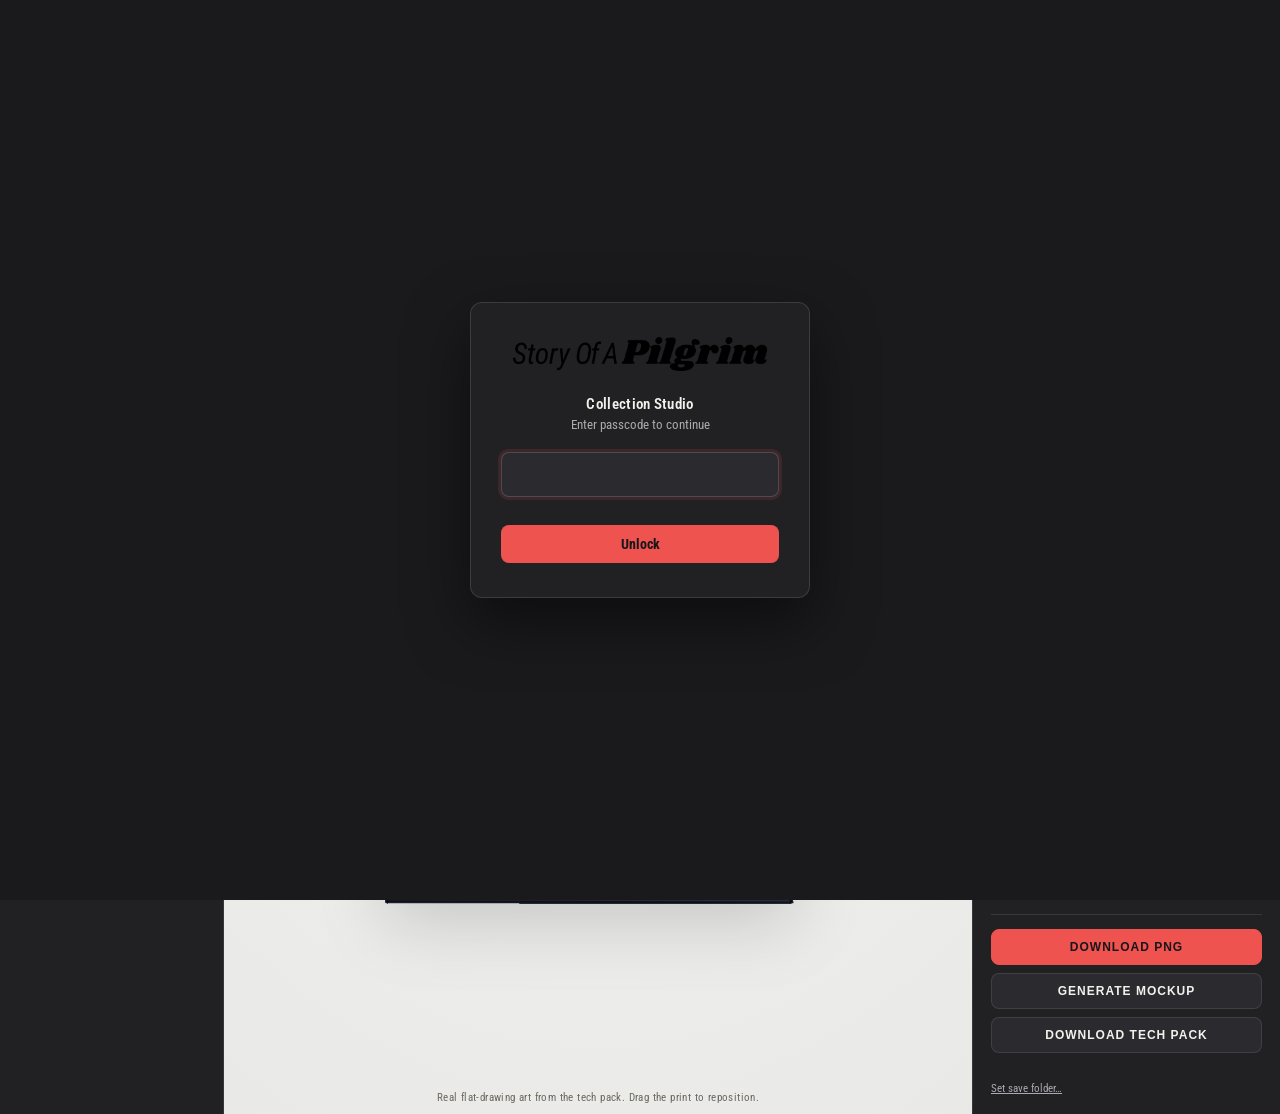
==== commit 6960ca74: "feat(studio): fabric spec, two-datum print placement, and a drag that cannot lose a print Three chan" ====
--- a/index.html
+++ b/index.html
@@ -10,6 +10,48 @@
 </head>
 <body>
 
+<!-- ============================================================
+     Access gate. Simple client-side passcode.
+     NOTE: this is a light deterrent only, not real security.
+     The passcode lives in this file, which is public on GitHub.
+     ============================================================ -->
+<div id="accessGate" style="position:fixed; inset:0; z-index:9999; display:flex; align-items:center; justify-content:center; background:#1a1a1d;">
+  <div style="width:min(340px,86vw); background:var(--chrome-1,#212124); border:1px solid rgba(255,255,255,.12); border-radius:12px; padding:34px 30px; text-align:center; box-shadow:0 24px 60px rgba(0,0,0,.5);">
+    <img src="assets/logo.png" alt="Story Of A Pilgrim" style="height:34px; width:auto; margin-bottom:20px;">
+    <div style="color:#f3f1ec; font-family:'Roboto Condensed',sans-serif; font-weight:600; font-size:15px; letter-spacing:.02em; margin-bottom:4px;">Collection Studio</div>
+    <div style="color:#aaaab1; font-family:'Roboto Condensed',sans-serif; font-size:13px; margin-bottom:20px;">Enter passcode to continue</div>
+    <input type="password" id="gateInput" inputmode="numeric" autocomplete="off" spellcheck="false"
+           style="width:100%; box-sizing:border-box; text-align:center; letter-spacing:.4em; font-size:18px; padding:11px 12px; border-radius:8px; border:1px solid rgba(255,255,255,.16); background:#2a2a2f; color:#f3f1ec; outline:none;">
+    <div id="gateError" style="height:16px; margin:8px 0 4px; color:#ff6a63; font-family:'Roboto Condensed',sans-serif; font-size:12px;"></div>
+    <button id="gateBtn" style="width:100%; padding:11px 12px; border:none; border-radius:8px; background:#ef5350; color:#17171a; font-family:'Roboto Condensed',sans-serif; font-weight:700; font-size:14px; cursor:pointer;">Unlock</button>
+  </div>
+</div>
+<script>
+(function () {
+  var PASSCODE = "4015";
+  var gate  = document.getElementById("accessGate");
+  var input = document.getElementById("gateInput");
+  var btn   = document.getElementById("gateBtn");
+  var err   = document.getElementById("gateError");
+  if (sessionStorage.getItem("cs_unlocked") === "1") { gate.remove(); return; }
+  document.documentElement.style.overflow = "hidden";
+  function tryUnlock() {
+    if (input.value === PASSCODE) {
+      sessionStorage.setItem("cs_unlocked", "1");
+      document.documentElement.style.overflow = "";
+      gate.remove();
+    } else {
+      err.textContent = "Incorrect passcode.";
+      input.value = "";
+      input.focus();
+    }
+  }
+  btn.addEventListener("click", tryUnlock);
+  input.addEventListener("keydown", function (e) { if (e.key === "Enter") tryUnlock(); });
+  input.focus();
+})();
+</script>
+
 <header class="topbar">
   <img src="assets/logo.png" alt="Story Of A Pilgrim">
   <h1>Collection Studio</h1>
@@ -39,6 +81,7 @@
       <button class="tab-btn active" data-tab="color">Color</button>
       <button class="tab-btn" data-tab="print">Print</button>
       <button class="tab-btn" data-tab="measure">Measure</button>
+      <button class="tab-btn" data-tab="fabric">Fabric</button>
       <button class="tab-btn" data-tab="seams">Seams</button>
       <button class="tab-btn" data-tab="save">Save</button>
     </div>
@@ -153,6 +196,17 @@
       <div class="pom-note" id="measureNote"></div>
     </div>
 
+    <div class="tab-panel" id="tab-fabric">
+      <p class="hint">GSM measures density, not quality. These are the fields that decide whether a 500 GSM piece reads premium or cheap, and they are exactly what factories substitute when a tech pack stays silent. Everything here prints on the tech pack's <strong>Fabric &amp; Finishing</strong> page.</p>
+      <div class="color-input-row" style="gap:8px;">
+        <button type="button" class="btn secondary" id="fabricSpecResetBtn" style="margin:0;">Reset to premium spec</button>
+      </div>
+      <div id="fabricSpecFields"></div>
+      <div class="section-title" style="margin-top:20px;">Required with the sample</div>
+      <ul class="layer-list" id="fabricSpecRequirements"></ul>
+      <p class="hint">These print under the spec table. Without them the spec is a claim, not a verified fact.</p>
+    </div>
+
     <div class="tab-panel" id="tab-seams">
       <p class="hint">Pick the seam finish for each construction point. Each one prints on the tech pack's Seam Finish page: a photo reference plus a callout arrow to that part of the flat drawing.</p>
       <div id="seamList"></div>
@@ -181,6 +235,7 @@
 
 </div>
 
+<script src="placement.js"></script>
 <script src="data.js"></script>
 <script src="app.js"></script>
 </body>
--- a/style-dark.css
+++ b/style-dark.css
@@ -196,15 +196,19 @@
 }
 
 /* ---------- Tabs ---------- */
-.tabs { display: flex; gap: 4px; margin-bottom: 16px; }
+.tabs { display: flex; flex-wrap: wrap; gap: 4px; margin-bottom: 16px; }
 .tab-btn {
-  flex: 1;
+  /* Six tabs will not fit one row in a ~270px panel without clipping
+     "Measure", so they wrap 3 + 3. flex-basis 30% forces three per row;
+     min-width:0 stops a flex item refusing to shrink below its own text. */
+  flex: 1 1 30%;
+  min-width: 0;
   border: 1px solid var(--line);
   background: transparent;
   color: var(--muted);
   padding: 7px 0;
-  font-size: 11px;
-  letter-spacing: 1px;
+  font-size: 10.5px;
+  letter-spacing: .5px;
   text-transform: uppercase;
   cursor: pointer;
   border-radius: 7px;
